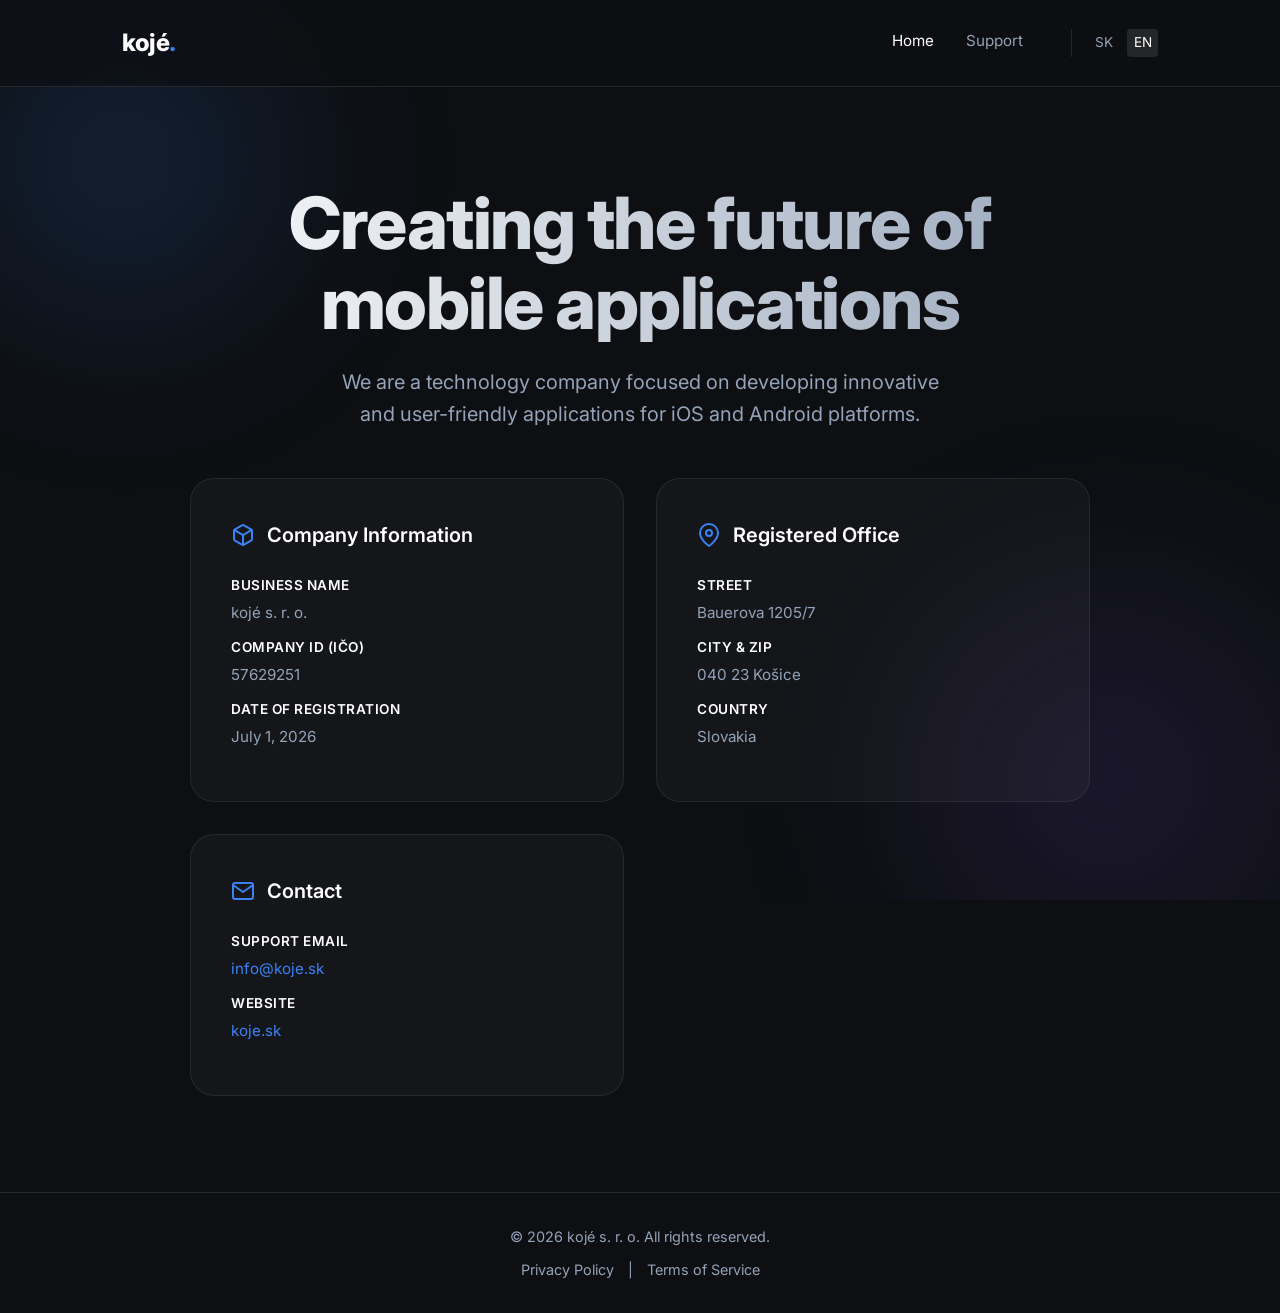
==== en/index.html @ 383db428 "Add English translation and language switcher" ====
<!DOCTYPE html>
<html lang="en">
<head>
    <meta charset="UTF-8">
    <meta name="viewport" content="width=device-width, initial-scale=1.0">
    <title>kojé s.r.o. | Development of innovative mobile apps</title>
    <meta name="description" content="We are a technology company focused on developing innovative mobile applications.">
    <link rel="stylesheet" href="../css/style.css">
</head>
<body>
    <div class="bg-gradients">
        <div class="gradient-blob blob-1"></div>
        <div class="gradient-blob blob-2"></div>
    </div>

    <nav>
        <div class="container nav-content">
            <a href="/en/" class="logo">kojé<span>.</span></a>
            <div class="nav-links">
                <a href="/en/" class="active">Home</a>
                <a href="/en/support.html">Support</a>
                <div class="lang-switch">
                    <a href="/">SK</a>
                    <a href="/en/" class="active">EN</a>
                </div>
            </div>
        </div>
    </nav>

    <main>
        <div class="container">
            <div class="hero">
                <h1>Creating the future of<br>mobile applications</h1>
                <p>We are a technology company focused on developing innovative and user-friendly applications for iOS and Android platforms.</p>
            </div>

            <div class="info-grid">
                <div class="glass-card">
                    <h3>
                        <svg width="24" height="24" viewBox="0 0 24 24" fill="none" stroke="currentColor" stroke-width="2" stroke-linecap="round" stroke-linejoin="round"><path d="M21 16V8a2 2 0 0 0-1-1.73l-7-4a2 2 0 0 0-2 0l-7 4A2 2 0 0 0 3 8v8a2 2 0 0 0 1 1.73l7 4a2 2 0 0 0 2 0l7-4A2 2 0 0 0 21 16z"></path><polyline points="3.27 6.96 12 12.01 20.73 6.96"></polyline><line x1="12" y1="22.08" x2="12" y2="12"></line></svg>
                        Company Information
                    </h3>
                    <p><strong>Business Name</strong> kojé s. r. o.</p>
                    <p><strong>Company ID (IČO)</strong> 57629251</p>
                    <p><strong>Date of Registration</strong> July 1, 2026</p>
                </div>

                <div class="glass-card">
                    <h3>
                        <svg width="24" height="24" viewBox="0 0 24 24" fill="none" stroke="currentColor" stroke-width="2" stroke-linecap="round" stroke-linejoin="round"><path d="M21 10c0 7-9 13-9 13s-9-6-9-13a9 9 0 0 1 18 0z"></path><circle cx="12" cy="10" r="3"></circle></svg>
                        Registered Office
                    </h3>
                    <p><strong>Street</strong> Bauerova 1205/7</p>
                    <p><strong>City & ZIP</strong> 040 23 Košice</p>
                    <p><strong>Country</strong> Slovakia</p>
                </div>

                <div class="glass-card">
                    <h3>
                        <svg width="24" height="24" viewBox="0 0 24 24" fill="none" stroke="currentColor" stroke-width="2" stroke-linecap="round" stroke-linejoin="round"><path d="M4 4h16c1.1 0 2 .9 2 2v12c0 1.1-.9 2-2 2H4c-1.1 0-2-.9-2-2V6c0-1.1.9-2 2-2z"></path><polyline points="22,6 12,13 2,6"></polyline></svg>
                        Contact
                    </h3>
                    <p><strong>Support Email</strong> <a href="mailto:info@koje.sk">info@koje.sk</a></p>
                    <p><strong>Website</strong> <a href="https://koje.sk">koje.sk</a></p>
                </div>
            </div>
        </div>
    </main>

    <footer>
        <div class="container">
            <p>&copy; 2026 kojé s. r. o. All rights reserved.</p>
            <p style="margin-top: 10px;">
                <a href="/en/privacy-policy.html" style="color: var(--text-muted); text-decoration: none; margin: 0 10px;">Privacy Policy</a> | 
                <a href="/en/terms-of-service.html" style="color: var(--text-muted); text-decoration: none; margin: 0 10px;">Terms of Service</a>
            </p>
        </div>
    </footer>
</body>
</html>
---- css/style.css ----
@import url('https://fonts.googleapis.com/css2?family=Inter:wght@300;400;600;800&display=swap');

:root {
  --bg-color: #0d0f12;
  --text-color: #f1f5f9;
  --text-muted: #94a3b8;
  --primary-color: #3b82f6;
  --primary-hover: #2563eb;
  --card-bg: rgba(255, 255, 255, 0.03);
  --card-border: rgba(255, 255, 255, 0.08);
  --glass-bg: rgba(13, 15, 18, 0.7);
  --glass-border: rgba(255, 255, 255, 0.1);
}

* {
  margin: 0;
  padding: 0;
  box-sizing: border-box;
}

body {
  font-family: 'Inter', sans-serif;
  background-color: var(--bg-color);
  color: var(--text-color);
  line-height: 1.6;
  min-height: 100vh;
  display: flex;
  flex-direction: column;
  overflow-x: hidden;
  position: relative;
}

/* Background Gradients */
.bg-gradients {
  position: fixed;
  top: 0;
  left: 0;
  width: 100vw;
  height: 100vh;
  z-index: -1;
  overflow: hidden;
  pointer-events: none;
}

.gradient-blob {
  position: absolute;
  filter: blur(80px);
  opacity: 0.5;
  border-radius: 50%;
  animation: float 15s infinite ease-in-out alternate;
}

.blob-1 {
  top: -10%;
  left: -10%;
  width: 500px;
  height: 500px;
  background: radial-gradient(circle, rgba(59,130,246,0.4) 0%, rgba(13,15,18,0) 70%);
}

.blob-2 {
  bottom: -20%;
  right: -10%;
  width: 600px;
  height: 600px;
  background: radial-gradient(circle, rgba(139,92,246,0.3) 0%, rgba(13,15,18,0) 70%);
  animation-delay: -5s;
}

@keyframes float {
  0% { transform: translate(0, 0) scale(1); }
  50% { transform: translate(30px, 50px) scale(1.1); }
  100% { transform: translate(-20px, 20px) scale(0.9); }
}

/* Navigation */
nav {
  position: sticky;
  top: 0;
  z-index: 100;
  background: var(--glass-bg);
  backdrop-filter: blur(12px);
  -webkit-backdrop-filter: blur(12px);
  border-bottom: 1px solid var(--glass-border);
  padding: 1.5rem 0;
}

.container {
  width: 100%;
  max-width: 1100px;
  margin: 0 auto;
  padding: 0 2rem;
}

.nav-content {
  display: flex;
  justify-content: space-between;
  align-items: center;
}

.logo {
  font-size: 1.5rem;
  font-weight: 800;
  color: #fff;
  text-decoration: none;
  letter-spacing: -0.5px;
}

.logo span {
  color: var(--primary-color);
}

.nav-links {
  display: flex;
  gap: 2rem;
}

.nav-links a {
  color: var(--text-muted);
  text-decoration: none;
  font-size: 0.95rem;
  font-weight: 400;
  transition: color 0.3s ease;
}

.nav-links a:hover,
.nav-links a.active {
  color: #fff;
}

.lang-switch {
  display: inline-flex;
  align-items: center;
  gap: 0.5rem;
  margin-left: 1rem;
  color: var(--text-muted);
  font-size: 0.85rem;
  border-left: 1px solid var(--glass-border);
  padding-left: 1rem;
}

.lang-switch a {
  font-size: 0.85rem;
  padding: 0.2rem 0.4rem;
  border-radius: 4px;
}

.lang-switch a.active {
  background: rgba(255, 255, 255, 0.1);
  color: #fff;
}

/* Main Content */
main {
  flex: 1;
  display: flex;
  flex-direction: column;
  justify-content: center;
  align-items: center;
  padding: 6rem 0;
  text-align: center;
}

.hero h1 {
  font-size: 4.5rem;
  font-weight: 800;
  line-height: 1.1;
  margin-bottom: 1.5rem;
  letter-spacing: -1.5px;
  background: linear-gradient(to right, #fff, #94a3b8);
  -webkit-background-clip: text;
  -webkit-text-fill-color: transparent;
  animation: fadeUp 0.8s ease forwards;
  opacity: 0;
  transform: translateY(20px);
}

.hero p {
  font-size: 1.25rem;
  color: var(--text-muted);
  max-width: 600px;
  margin: 0 auto 3rem auto;
  animation: fadeUp 0.8s ease 0.2s forwards;
  opacity: 0;
  transform: translateY(20px);
}

@keyframes fadeUp {
  to {
    opacity: 1;
    transform: translateY(0);
  }
}

/* Glass Cards */
.info-grid {
  display: grid;
  grid-template-columns: repeat(auto-fit, minmax(300px, 1fr));
  gap: 2rem;
  width: 100%;
  max-width: 900px;
  margin: 0 auto;
  animation: fadeUp 0.8s ease 0.4s forwards;
  opacity: 0;
  transform: translateY(20px);
}

.glass-card {
  background: var(--card-bg);
  backdrop-filter: blur(16px);
  -webkit-backdrop-filter: blur(16px);
  border: 1px solid var(--card-border);
  border-radius: 24px;
  padding: 2.5rem;
  text-align: left;
  transition: transform 0.3s ease, border-color 0.3s ease;
}

.glass-card:hover {
  transform: translateY(-5px);
  border-color: rgba(255, 255, 255, 0.2);
}

.glass-card h3 {
  font-size: 1.25rem;
  font-weight: 600;
  margin-bottom: 1.5rem;
  color: #fff;
  display: flex;
  align-items: center;
  gap: 0.75rem;
}

.glass-card h3 svg {
  color: var(--primary-color);
}

.glass-card p {
  color: var(--text-muted);
  margin-bottom: 0.75rem;
  font-size: 0.95rem;
  display: flex;
  flex-direction: column;
}

.glass-card p strong {
  color: #fff;
  font-weight: 600;
  font-size: 0.85rem;
  text-transform: uppercase;
  letter-spacing: 0.5px;
  margin-bottom: 0.25rem;
}

.glass-card a {
  color: var(--primary-color);
  text-decoration: none;
  transition: color 0.3s;
}

.glass-card a:hover {
  color: #60a5fa;
}

/* Document Pages (Privacy, Terms, Support) */
.document-content {
  max-width: 800px;
  margin: 0 auto;
  text-align: left;
  padding: 4rem 2rem;
  background: var(--card-bg);
  backdrop-filter: blur(16px);
  -webkit-backdrop-filter: blur(16px);
  border: 1px solid var(--card-border);
  border-radius: 24px;
  animation: fadeUp 0.6s ease forwards;
}

.document-content h1 {
  font-size: 2.5rem;
  margin-bottom: 1rem;
  color: #fff;
}

.document-content .last-updated {
  color: var(--text-muted);
  font-size: 0.9rem;
  margin-bottom: 3rem;
  display: block;
}

.document-content h2 {
  font-size: 1.5rem;
  color: #fff;
  margin: 2.5rem 0 1rem 0;
}

.document-content p, .document-content li {
  color: var(--text-muted);
  margin-bottom: 1rem;
  font-size: 1.05rem;
}

.document-content ul {
  padding-left: 1.5rem;
  margin-bottom: 1.5rem;
}

.document-content a {
  color: var(--primary-color);
  text-decoration: none;
}

.document-content a:hover {
  text-decoration: underline;
}

/* Footer */
footer {
  text-align: center;
  padding: 2rem 0;
  border-top: 1px solid var(--glass-border);
  color: var(--text-muted);
  font-size: 0.9rem;
  margin-top: auto;
}

/* Responsive */
@media (max-width: 768px) {
  .hero h1 { font-size: 3rem; }
  .nav-links { display: none; } /* Could add a hamburger, but simple for now */
  .info-grid { grid-template-columns: 1fr; }
}
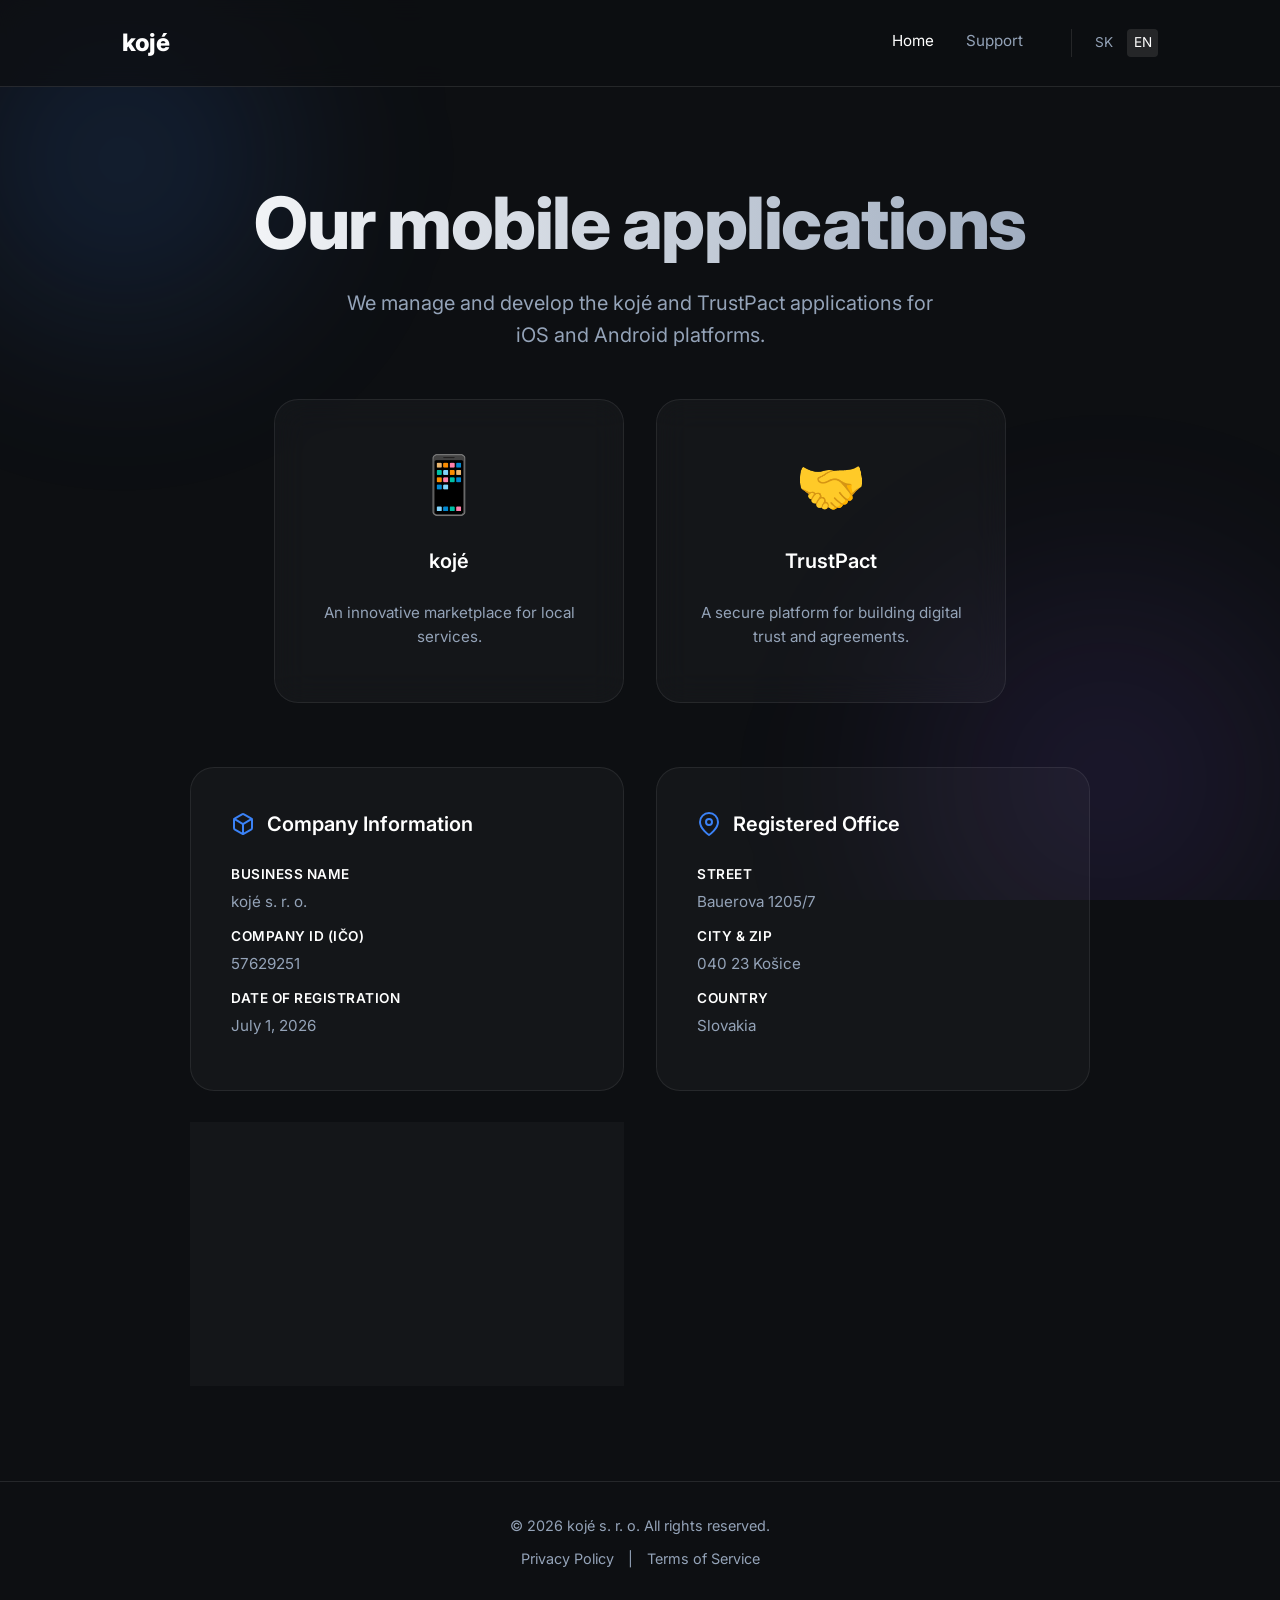
==== commit d5bcda72: "Update intro text and add apps section" ====
--- a/en/index.html
+++ b/en/index.html
@@ -1,12 +1,15 @@
 <!DOCTYPE html>
 <html lang="en">
+
 <head>
     <meta charset="UTF-8">
     <meta name="viewport" content="width=device-width, initial-scale=1.0">
     <title>kojé s.r.o. | Development of innovative mobile apps</title>
-    <meta name="description" content="We are a technology company focused on developing innovative mobile applications.">
+    <meta name="description"
+        content="We are a technology company focused on developing innovative mobile applications.">
     <link rel="stylesheet" href="../css/style.css">
 </head>
+
 <body>
     <div class="bg-gradients">
         <div class="gradient-blob blob-1"></div>
@@ -15,7 +18,7 @@
 
     <nav>
         <div class="container nav-content">
-            <a href="/en/" class="logo">kojé<span>.</span></a>
+            <a href="/en/" class="logo">kojé</a>
             <div class="nav-links">
                 <a href="/en/" class="active">Home</a>
                 <a href="/en/support.html">Support</a>
@@ -30,14 +33,34 @@
     <main>
         <div class="container">
             <div class="hero">
-                <h1>Creating the future of<br>mobile applications</h1>
-                <p>We are a technology company focused on developing innovative and user-friendly applications for iOS and Android platforms.</p>
+                <h1>Our mobile applications</h1>
+                <p>We manage and develop the kojé and TrustPact applications for iOS and Android platforms.</p>
+            </div>
+
+            <div class="apps-grid" style="display: flex; flex-wrap: wrap; gap: 2rem; justify-content: center; margin-bottom: 4rem;">
+                <div class="glass-card" style="text-align: center; flex: 1; min-width: 250px; max-width: 350px;">
+                    <div style="font-size: 3.5rem; margin-bottom: 1rem;">📱</div>
+                    <h3 style="justify-content: center; color: #fff;">kojé</h3>
+                    <p>An innovative marketplace for local services.</p>
+                </div>
+                <div class="glass-card" style="text-align: center; flex: 1; min-width: 250px; max-width: 350px;">
+                    <div style="font-size: 3.5rem; margin-bottom: 1rem;">🤝</div>
+                    <h3 style="justify-content: center; color: #fff;">TrustPact</h3>
+                    <p>A secure platform for building digital trust and agreements.</p>
+                </div>
             </div>
 
             <div class="info-grid">
                 <div class="glass-card">
                     <h3>
-                        <svg width="24" height="24" viewBox="0 0 24 24" fill="none" stroke="currentColor" stroke-width="2" stroke-linecap="round" stroke-linejoin="round"><path d="M21 16V8a2 2 0 0 0-1-1.73l-7-4a2 2 0 0 0-2 0l-7 4A2 2 0 0 0 3 8v8a2 2 0 0 0 1 1.73l7 4a2 2 0 0 0 2 0l7-4A2 2 0 0 0 21 16z"></path><polyline points="3.27 6.96 12 12.01 20.73 6.96"></polyline><line x1="12" y1="22.08" x2="12" y2="12"></line></svg>
+                        <svg width="24" height="24" viewBox="0 0 24 24" fill="none" stroke="currentColor"
+                            stroke-width="2" stroke-linecap="round" stroke-linejoin="round">
+                            <path
+                                d="M21 16V8a2 2 0 0 0-1-1.73l-7-4a2 2 0 0 0-2 0l-7 4A2 2 0 0 0 3 8v8a2 2 0 0 0 1 1.73l7 4a2 2 0 0 0 2 0l7-4A2 2 0 0 0 21 16z">
+                            </path>
+                            <polyline points="3.27 6.96 12 12.01 20.73 6.96"></polyline>
+                            <line x1="12" y1="22.08" x2="12" y2="12"></line>
+                        </svg>
                         Company Information
                     </h3>
                     <p><strong>Business Name</strong> kojé s. r. o.</p>
@@ -47,7 +70,11 @@
 
                 <div class="glass-card">
                     <h3>
-                        <svg width="24" height="24" viewBox="0 0 24 24" fill="none" stroke="currentColor" stroke-width="2" stroke-linecap="round" stroke-linejoin="round"><path d="M21 10c0 7-9 13-9 13s-9-6-9-13a9 9 0 0 1 18 0z"></path><circle cx="12" cy="10" r="3"></circle></svg>
+                        <svg width="24" height="24" viewBox="0 0 24 24" fill="none" stroke="currentColor"
+                            stroke-width="2" stroke-linecap="round" stroke-linejoin="round">
+                            <path d="M21 10c0 7-9 13-9 13s-9-6-9-13a9 9 0 0 1 18 0z"></path>
+                            <circle cx="12" cy="10" r="3"></circle>
+                        </svg>
                         Registered Office
                     </h3>
                     <p><strong>Street</strong> Bauerova 1205/7</p>
@@ -57,7 +84,12 @@
 
                 <div class="glass-card">
                     <h3>
-                        <svg width="24" height="24" viewBox="0 0 24 24" fill="none" stroke="currentColor" stroke-width="2" stroke-linecap="round" stroke-linejoin="round"><path d="M4 4h16c1.1 0 2 .9 2 2v12c0 1.1-.9 2-2 2H4c-1.1 0-2-.9-2-2V6c0-1.1.9-2 2-2z"></path><polyline points="22,6 12,13 2,6"></polyline></svg>
+                        <svg width="24" height="24" viewBox="0 0 24 24" fill="none" stroke="currentColor"
+                            stroke-width="2" stroke-linecap="round" stroke-linejoin="round">
+                            <path d="M4 4h16c1.1 0 2 .9 2 2v12c0 1.1-.9 2-2 2H4c-1.1 0-2-.9-2-2V6c0-1.1.9-2 2-2z">
+                            </path>
+                            <polyline points="22,6 12,13 2,6"></polyline>
+                        </svg>
                         Contact
                     </h3>
                     <p><strong>Support Email</strong> <a href="mailto:info@koje.sk">info@koje.sk</a></p>
@@ -71,10 +103,13 @@
         <div class="container">
             <p>&copy; 2026 kojé s. r. o. All rights reserved.</p>
             <p style="margin-top: 10px;">
-                <a href="/en/privacy-policy.html" style="color: var(--text-muted); text-decoration: none; margin: 0 10px;">Privacy Policy</a> | 
-                <a href="/en/terms-of-service.html" style="color: var(--text-muted); text-decoration: none; margin: 0 10px;">Terms of Service</a>
+                <a href="/en/privacy-policy.html"
+                    style="color: var(--text-muted); text-decoration: none; margin: 0 10px;">Privacy Policy</a> |
+                <a href="/en/terms-of-service.html"
+                    style="color: var(--text-muted); text-decoration: none; margin: 0 10px;">Terms of Service</a>
             </p>
         </div>
     </footer>
 </body>
-</html>
+
+</html>
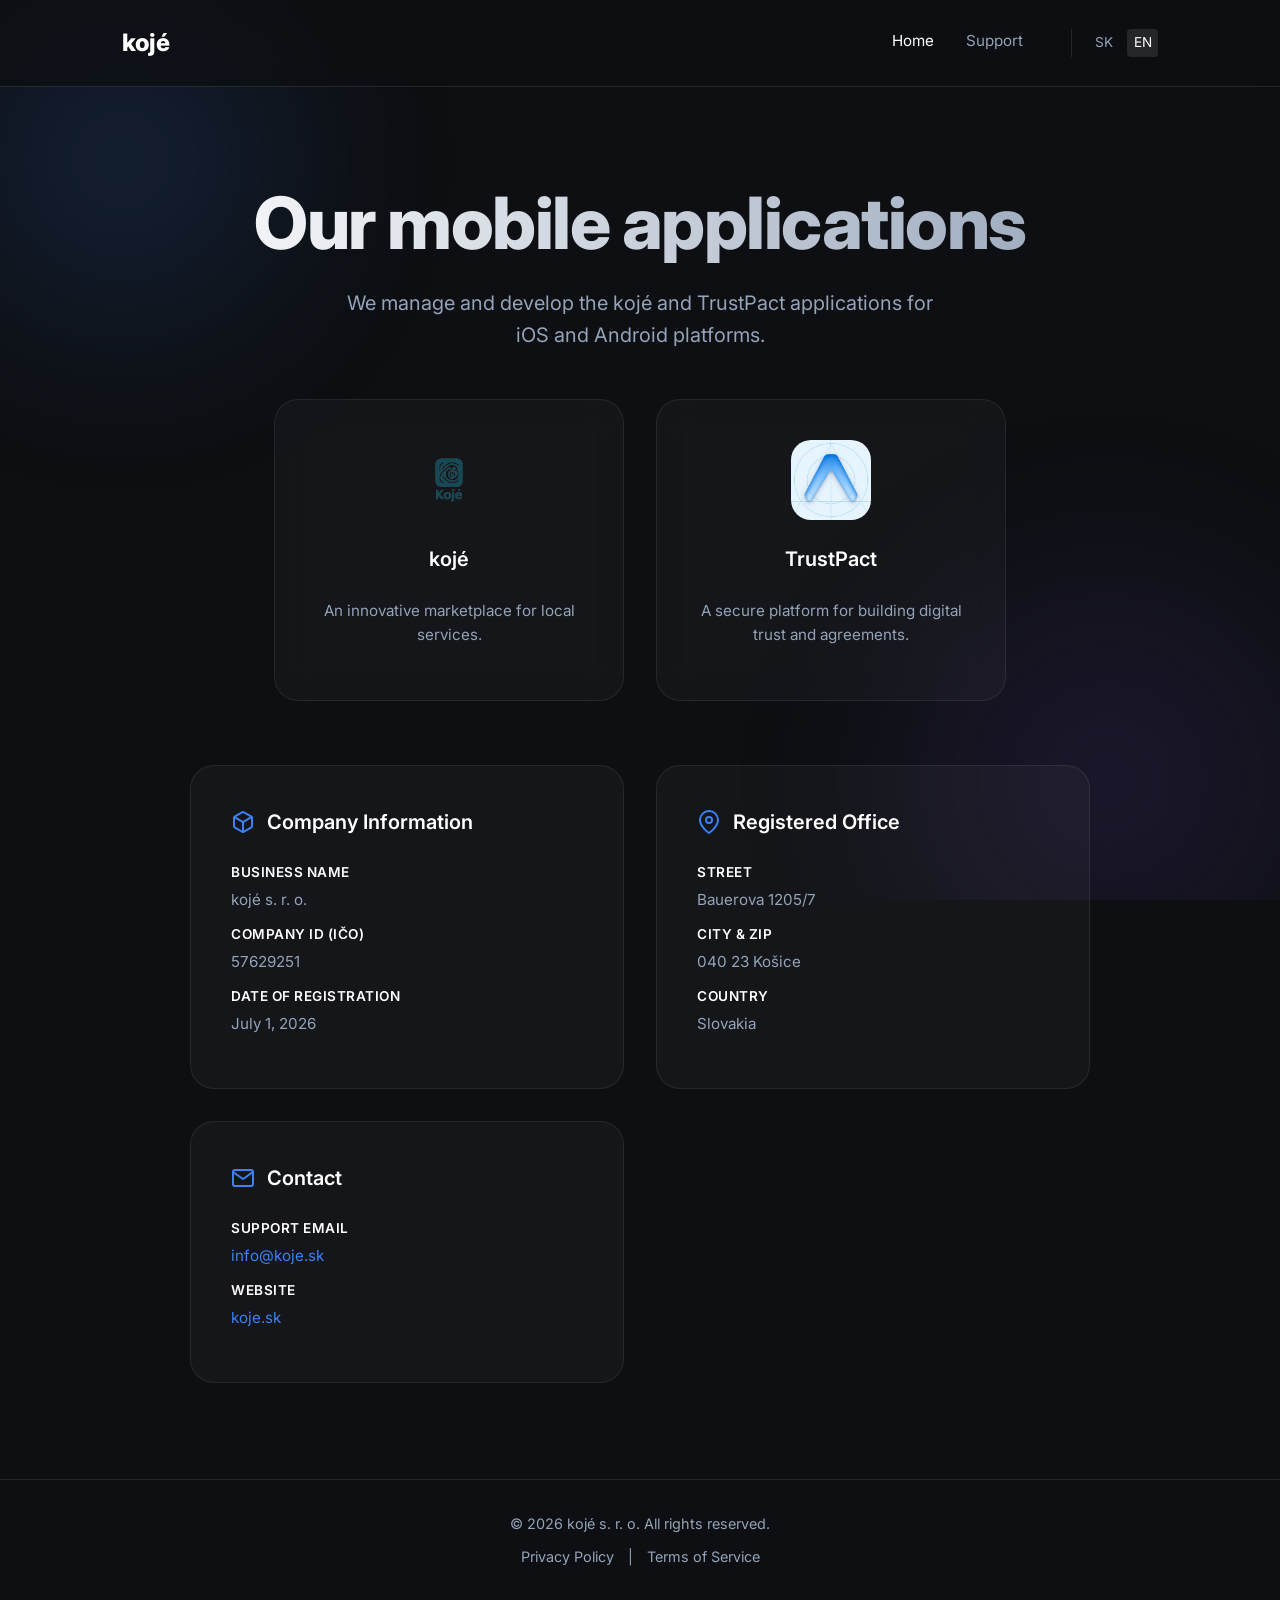
==== commit df7c910e: "Add app logos" ====
--- a/en/index.html
+++ b/en/index.html
@@ -39,12 +39,12 @@
 
             <div class="apps-grid" style="display: flex; flex-wrap: wrap; gap: 2rem; justify-content: center; margin-bottom: 4rem;">
                 <div class="glass-card" style="text-align: center; flex: 1; min-width: 250px; max-width: 350px;">
-                    <div style="font-size: 3.5rem; margin-bottom: 1rem;">📱</div>
+                    <div style="margin-bottom: 1rem;"><img src="../images/koje-logo.png" alt="kojé logo" style="width: 80px; height: 80px; border-radius: 20px; object-fit: cover;"></div>
                     <h3 style="justify-content: center; color: #fff;">kojé</h3>
                     <p>An innovative marketplace for local services.</p>
                 </div>
                 <div class="glass-card" style="text-align: center; flex: 1; min-width: 250px; max-width: 350px;">
-                    <div style="font-size: 3.5rem; margin-bottom: 1rem;">🤝</div>
+                    <div style="margin-bottom: 1rem;"><img src="../images/trustpact-logo.png" alt="TrustPact logo" style="width: 80px; height: 80px; border-radius: 20px; object-fit: cover;"></div>
                     <h3 style="justify-content: center; color: #fff;">TrustPact</h3>
                     <p>A secure platform for building digital trust and agreements.</p>
                 </div>
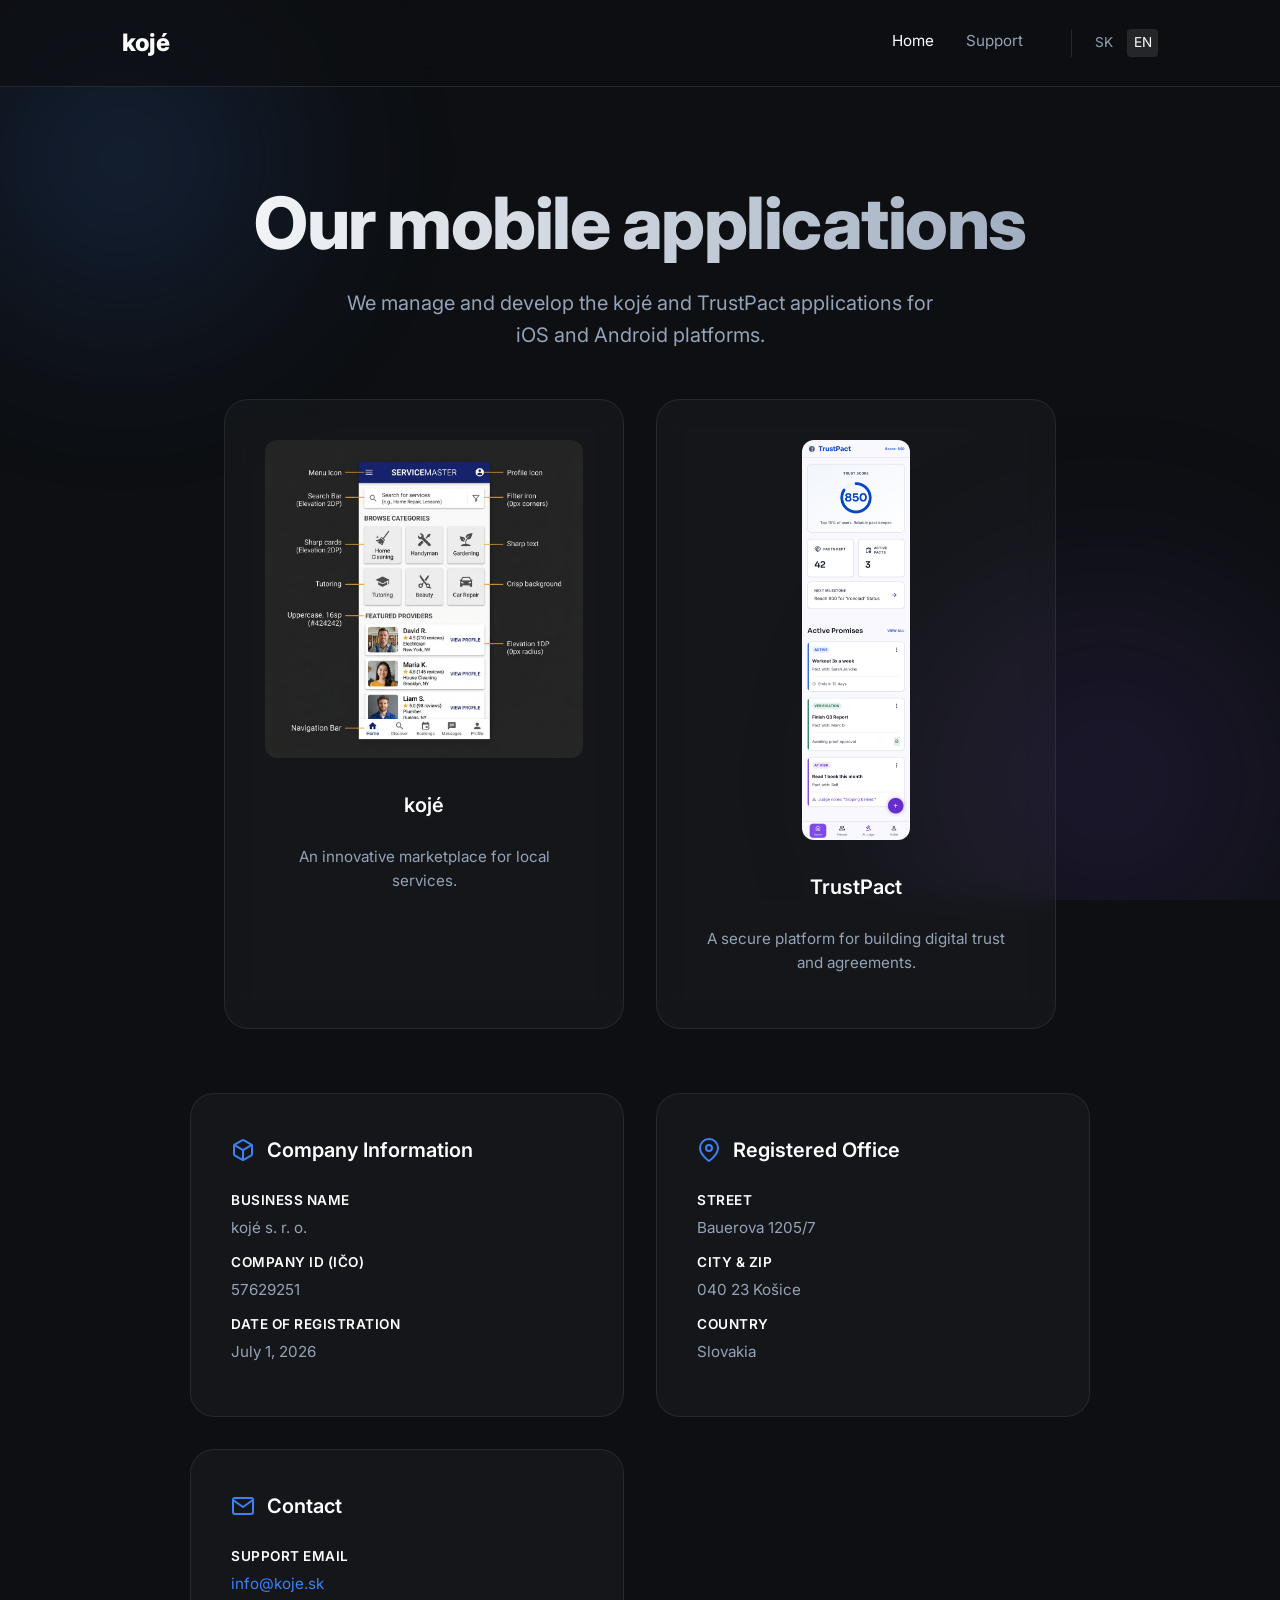
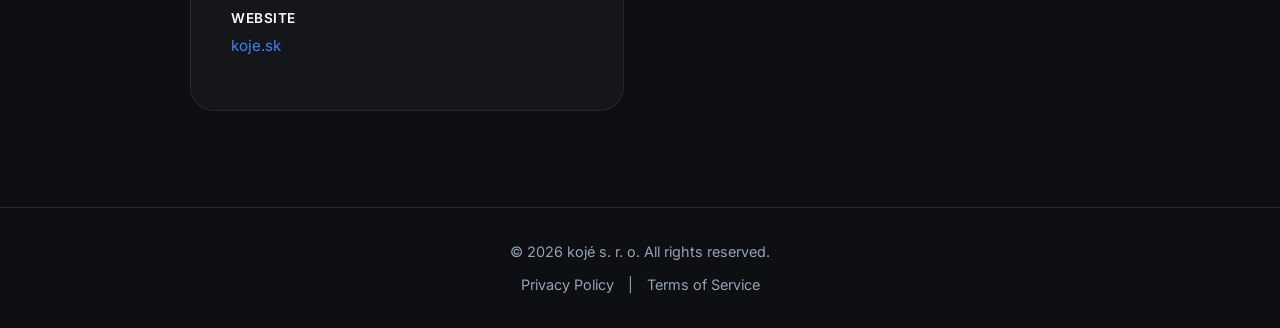
==== commit 60345993: "Replace app logos with screenshots" ====
--- a/en/index.html
+++ b/en/index.html
@@ -38,13 +38,13 @@
             </div>
 
             <div class="apps-grid" style="display: flex; flex-wrap: wrap; gap: 2rem; justify-content: center; margin-bottom: 4rem;">
-                <div class="glass-card" style="text-align: center; flex: 1; min-width: 250px; max-width: 350px;">
-                    <div style="margin-bottom: 1rem;"><img src="../images/koje-logo.png" alt="kojé logo" style="width: 80px; height: 80px; border-radius: 20px; object-fit: cover;"></div>
+                <div class="glass-card" style="text-align: center; flex: 1; min-width: 280px; max-width: 400px;">
+                    <div style="margin-bottom: 1.5rem;"><img src="../images/koje-screen.png" alt="kojé screenshot" style="max-height: 400px; width: auto; max-width: 100%; border-radius: 12px; object-fit: contain;"></div>
                     <h3 style="justify-content: center; color: #fff;">kojé</h3>
                     <p>An innovative marketplace for local services.</p>
                 </div>
-                <div class="glass-card" style="text-align: center; flex: 1; min-width: 250px; max-width: 350px;">
-                    <div style="margin-bottom: 1rem;"><img src="../images/trustpact-logo.png" alt="TrustPact logo" style="width: 80px; height: 80px; border-radius: 20px; object-fit: cover;"></div>
+                <div class="glass-card" style="text-align: center; flex: 1; min-width: 280px; max-width: 400px;">
+                    <div style="margin-bottom: 1.5rem;"><img src="../images/trustpact-screen.png" alt="TrustPact screenshot" style="max-height: 400px; width: auto; max-width: 100%; border-radius: 12px; object-fit: contain;"></div>
                     <h3 style="justify-content: center; color: #fff;">TrustPact</h3>
                     <p>A secure platform for building digital trust and agreements.</p>
                 </div>
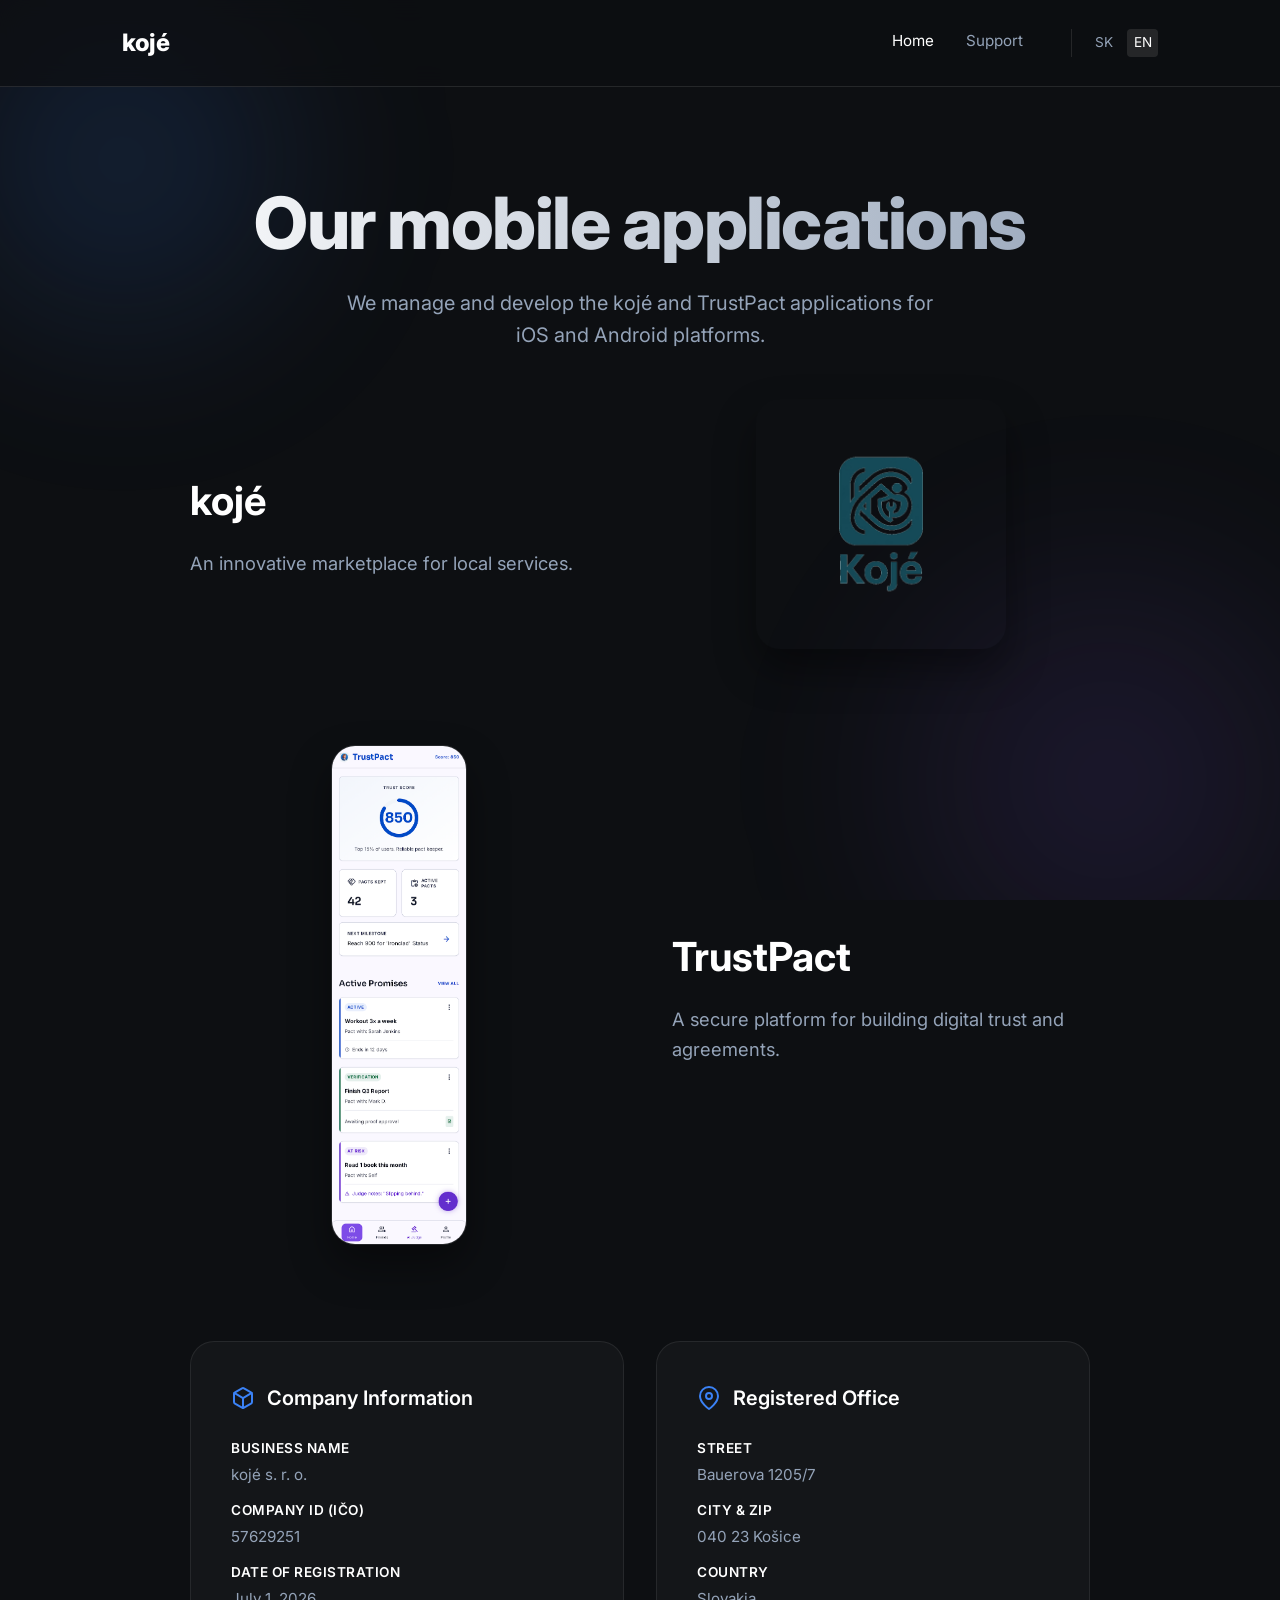
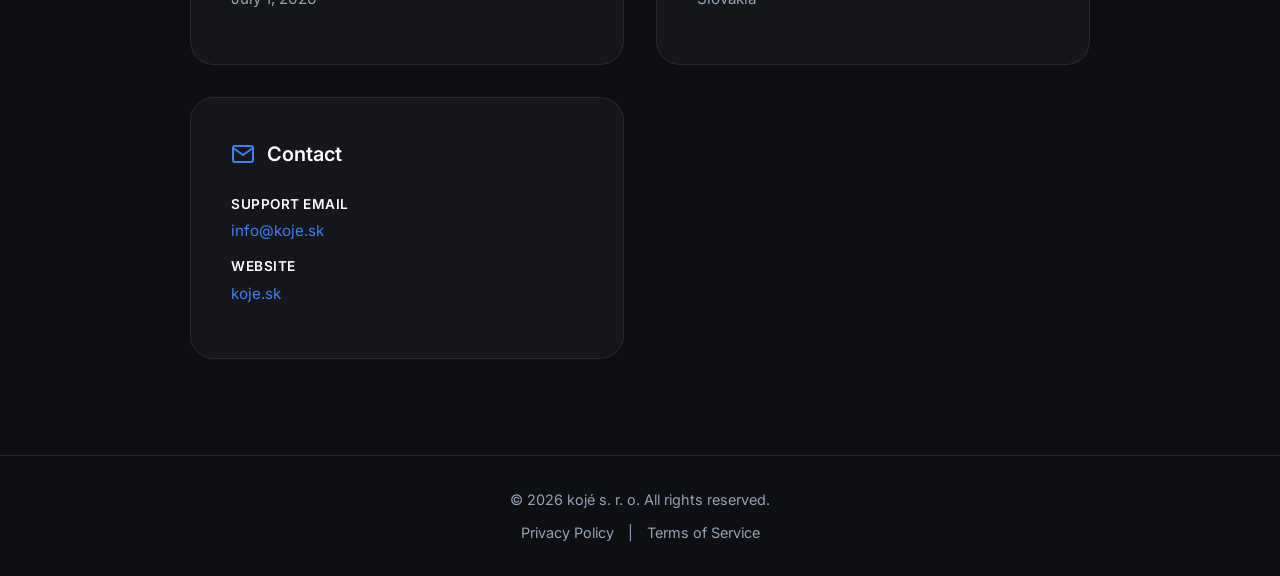
==== commit 2450b556: "Redesign apps section to 2 columns and revert koje image" ====
--- a/en/index.html
+++ b/en/index.html
@@ -37,16 +37,25 @@
                 <p>We manage and develop the kojé and TrustPact applications for iOS and Android platforms.</p>
             </div>
 
-            <div class="apps-grid" style="display: flex; flex-wrap: wrap; gap: 2rem; justify-content: center; margin-bottom: 4rem;">
-                <div class="glass-card" style="text-align: center; flex: 1; min-width: 280px; max-width: 400px;">
-                    <div style="margin-bottom: 1.5rem;"><img src="../images/koje-screen.png" alt="kojé screenshot" style="max-height: 400px; width: auto; max-width: 100%; border-radius: 12px; object-fit: contain;"></div>
-                    <h3 style="justify-content: center; color: #fff;">kojé</h3>
-                    <p>An innovative marketplace for local services.</p>
+            <div class="apps-section" style="width: 100%; max-width: 900px; margin: 0 auto 6rem auto;">
+                <div class="app-feature" style="display: flex; align-items: center; gap: 4rem; margin-bottom: 6rem; flex-wrap: wrap;">
+                    <div style="flex: 1; min-width: 300px; text-align: left;">
+                        <h2 style="font-size: 2.5rem; margin-bottom: 1rem; color: #fff;">kojé</h2>
+                        <p style="font-size: 1.15rem; color: var(--text-muted);">An innovative marketplace for local services.</p>
+                    </div>
+                    <div style="flex: 1; min-width: 300px; display: flex; justify-content: center;">
+                        <img src="../images/koje-logo.png" alt="kojé logo" style="width: 250px; height: 250px; border-radius: 24px; object-fit: contain; box-shadow: 0 20px 40px rgba(0,0,0,0.4);">
+                    </div>
                 </div>
-                <div class="glass-card" style="text-align: center; flex: 1; min-width: 280px; max-width: 400px;">
-                    <div style="margin-bottom: 1.5rem;"><img src="../images/trustpact-screen.png" alt="TrustPact screenshot" style="max-height: 400px; width: auto; max-width: 100%; border-radius: 12px; object-fit: contain;"></div>
-                    <h3 style="justify-content: center; color: #fff;">TrustPact</h3>
-                    <p>A secure platform for building digital trust and agreements.</p>
+
+                <div class="app-feature" style="display: flex; align-items: center; gap: 4rem; margin-bottom: 2rem; flex-wrap: wrap-reverse;">
+                    <div style="flex: 1; min-width: 300px; display: flex; justify-content: center;">
+                        <img src="../images/trustpact-screen.png" alt="TrustPact screenshot" style="max-height: 500px; width: auto; max-width: 100%; border-radius: 24px; object-fit: contain; box-shadow: 0 20px 40px rgba(0,0,0,0.4); border: 1px solid var(--glass-border);">
+                    </div>
+                    <div style="flex: 1; min-width: 300px; text-align: left;">
+                        <h2 style="font-size: 2.5rem; margin-bottom: 1rem; color: #fff;">TrustPact</h2>
+                        <p style="font-size: 1.15rem; color: var(--text-muted);">A secure platform for building digital trust and agreements.</p>
+                    </div>
                 </div>
             </div>
 
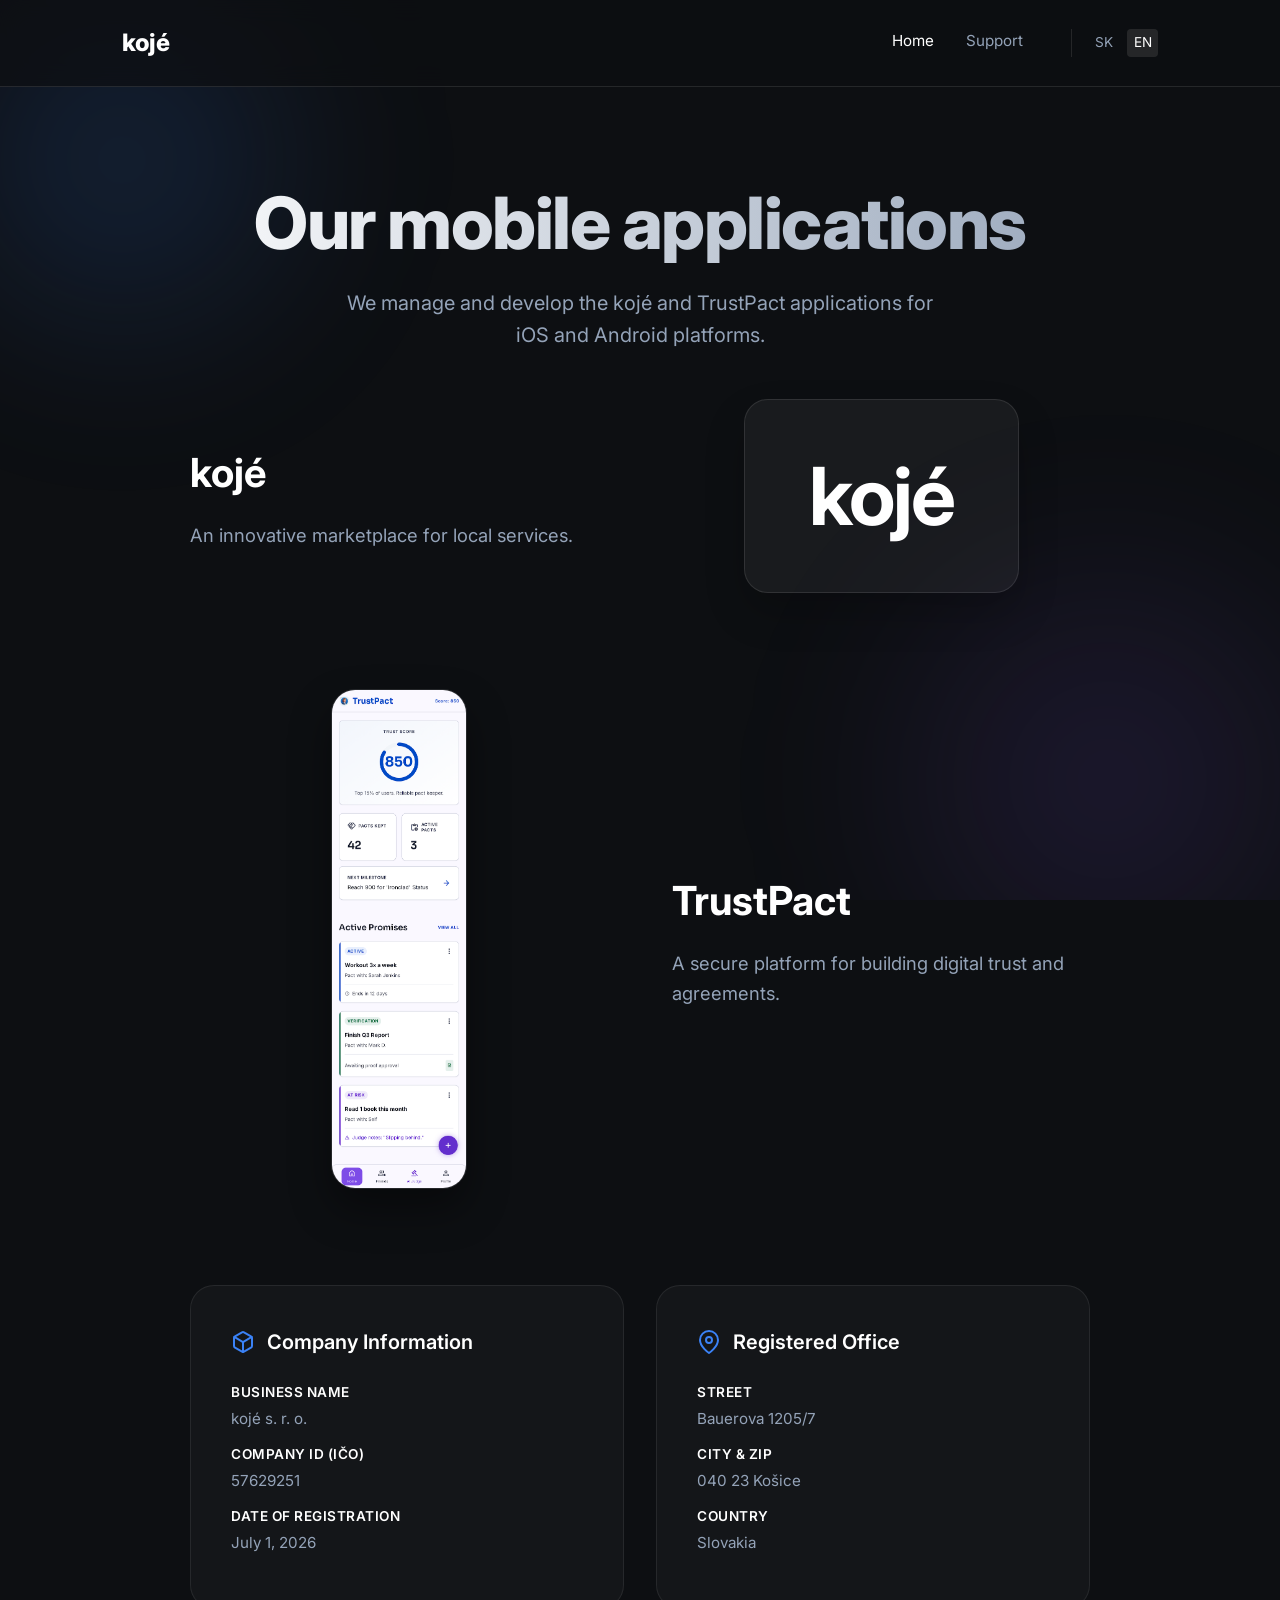
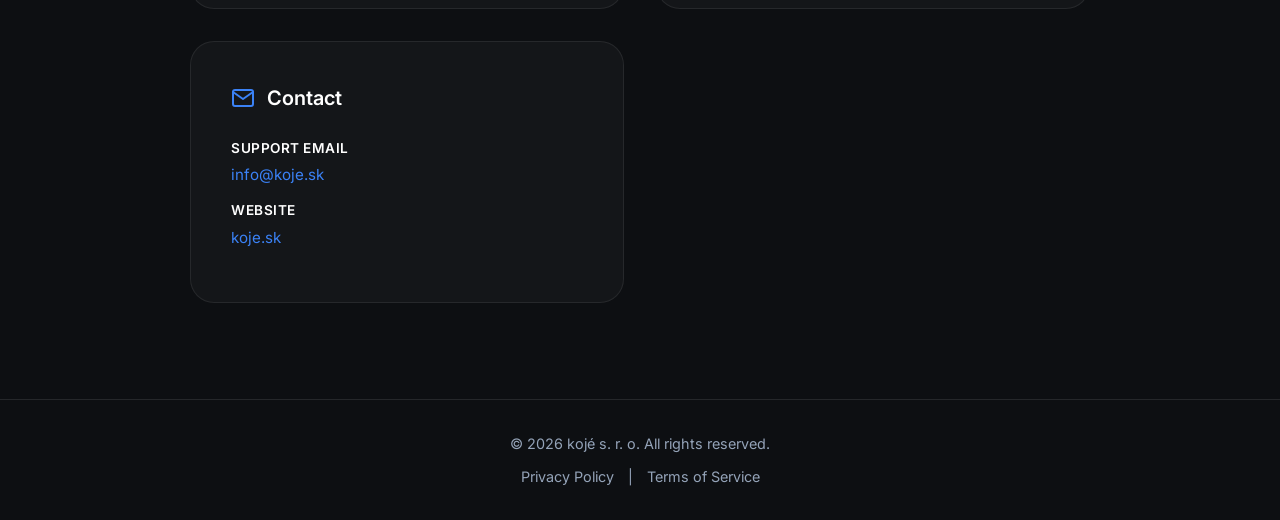
==== commit 31b8d5fc: "Replace koje image with styled text" ====
--- a/en/index.html
+++ b/en/index.html
@@ -43,8 +43,8 @@
                         <h2 style="font-size: 2.5rem; margin-bottom: 1rem; color: #fff;">kojé</h2>
                         <p style="font-size: 1.15rem; color: var(--text-muted);">An innovative marketplace for local services.</p>
                     </div>
-                    <div style="flex: 1; min-width: 300px; display: flex; justify-content: center;">
-                        <img src="../images/koje-logo.png" alt="kojé logo" style="width: 250px; height: 250px; border-radius: 24px; object-fit: contain; box-shadow: 0 20px 40px rgba(0,0,0,0.4);">
+                    <div style="flex: 1; min-width: 300px; display: flex; justify-content: center; align-items: center;">
+                        <div style="font-size: 5rem; font-weight: bold; color: #fff; letter-spacing: -2px; padding: 2rem 4rem; background: rgba(255,255,255,0.05); border-radius: 24px; box-shadow: 0 20px 40px rgba(0,0,0,0.2); border: 1px solid var(--glass-border);">kojé</div>
                     </div>
                 </div>
 
